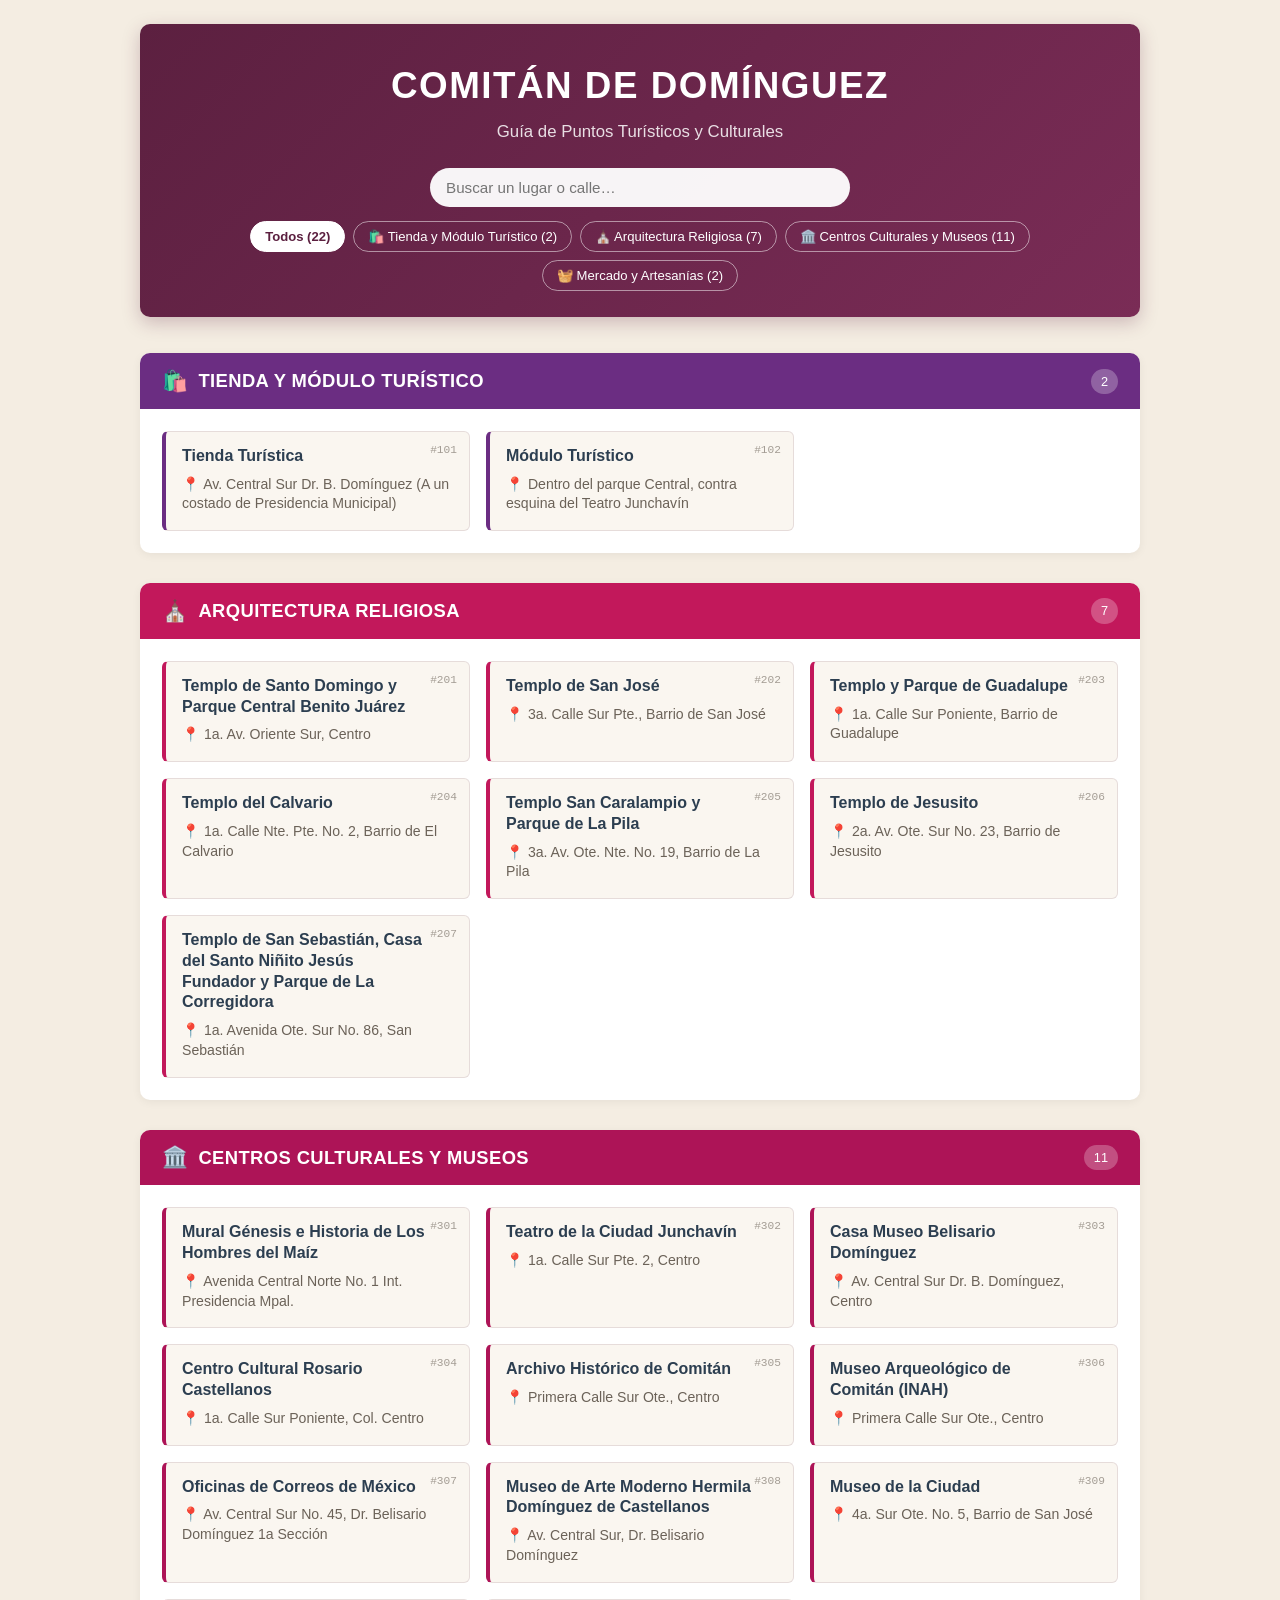
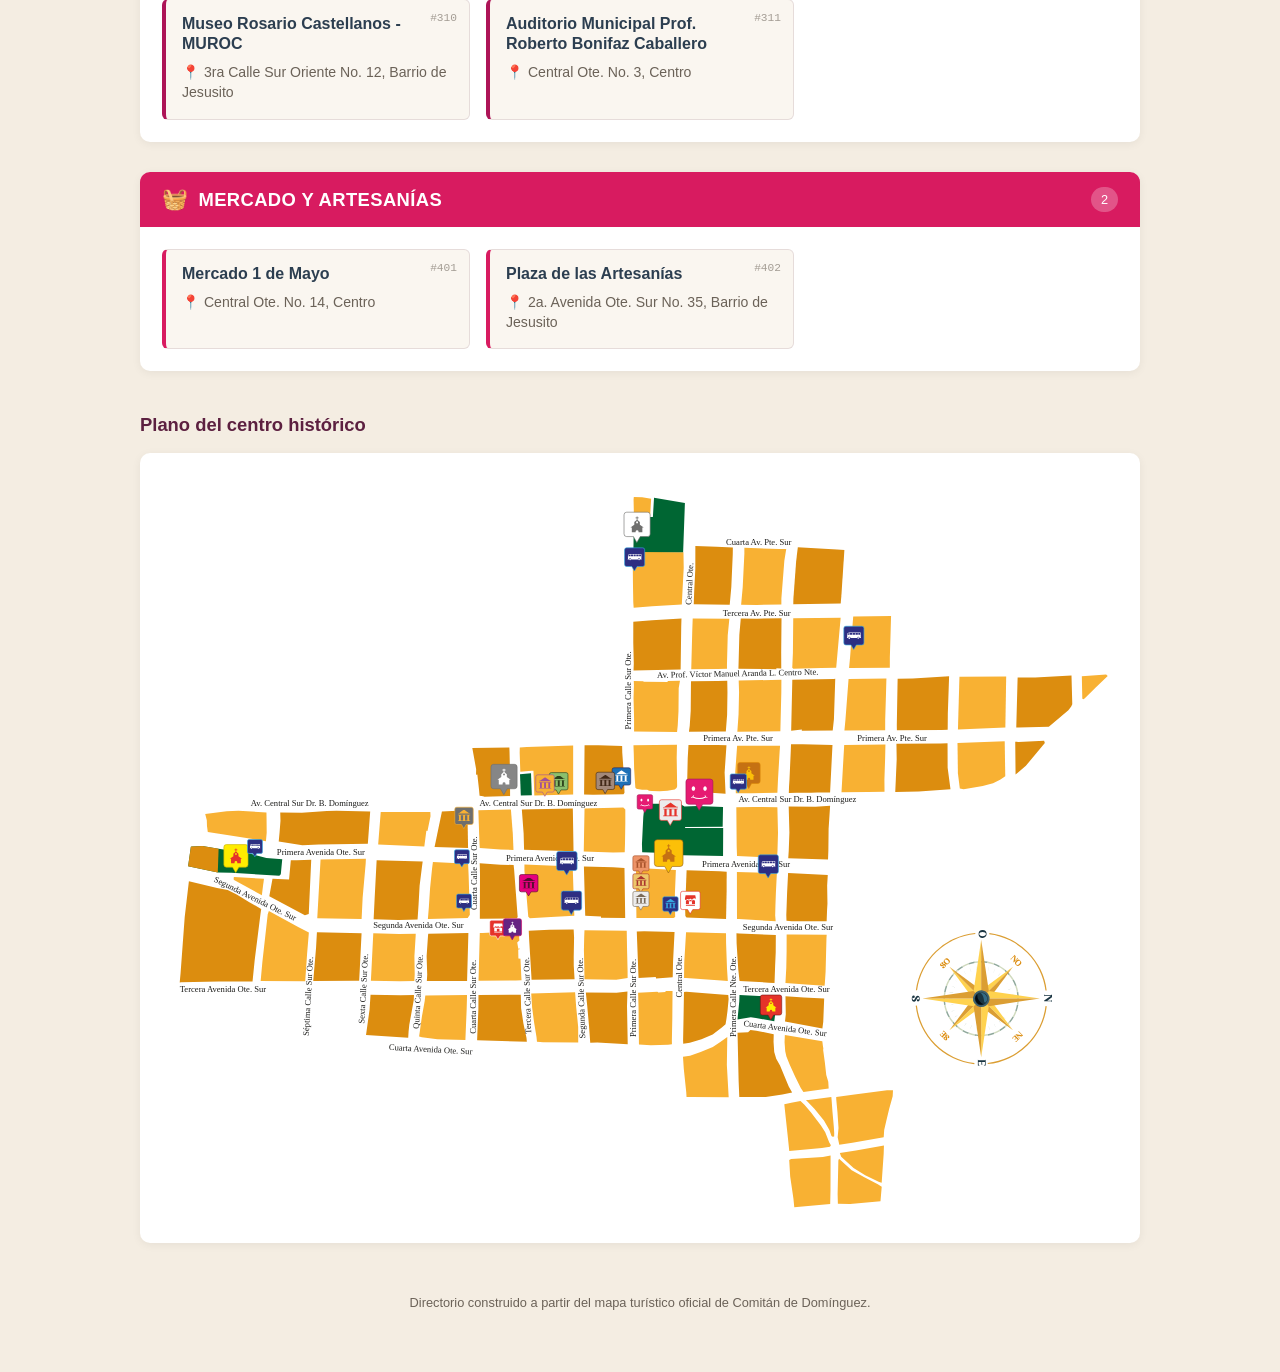
==== index.html @ d1028ef2 "Initial commit" ====
<!DOCTYPE html>
<html lang="es">
<head>
  <meta charset="UTF-8">
  <meta name="viewport" content="width=device-width, initial-scale=1.0">
  <title>Guía Turística de Comitán</title>
  <link rel="stylesheet" href="css/styles.css">
</head>
<body>

  <header>
    <h1>COMITÁN DE DOMÍNGUEZ</h1>
    <p>Guía de Puntos Turísticos y Culturales</p>
    <div class="header-buscador">
      <input type="search" id="buscador" placeholder="Buscar un lugar o calle…" autocomplete="off">
      <div class="filtros" id="filtros"></div>
    </div>
  </header>

  <main class="contenedor-categorias" id="app"></main>

  <p class="sin-resultados" id="sinResultados" hidden>No se encontraron lugares con ese criterio.</p>

  <section class="seccion-mapa">
    <h2>Plano del centro histórico</h2>
    <div class="mapa-wrap">
      <img src="img/mapa-comitan.svg" alt="Mapa del centro histórico de Comitán de Domínguez">
    </div>
  </section>

  <footer>
    <p>Directorio construido a partir del mapa turístico oficial de Comitán de Domínguez.</p>
  </footer>

  <script src="js/script.js"></script>
</body>
</html>
---- css/styles.css ----
/* =========================================================
   RESET
   ========================================================= */
* {
  box-sizing: border-box;
  margin: 0;
  padding: 0;
}

:root {
  --vino: #5c2040;
  --vino-claro: #7a2c56;
  --fondo: #f4ede2;
  --papel: #ffffff;
  --tarjeta: #faf6f0;
  --texto: #333333;
  --texto-suave: #6b6258;
  --borde: rgba(92, 32, 64, 0.12);
  --radio: 10px;
}

body {
  font-family: 'Segoe UI', Tahoma, Geneva, Verdana, sans-serif;
  background-color: var(--fondo);
  color: var(--texto);
  line-height: 1.5;
  padding: 24px 16px 60px;
}

/* =========================================================
   HEADER
   ========================================================= */
header {
  text-align: center;
  padding: 34px 20px 26px;
  margin: 0 auto 36px;
  max-width: 1000px;
  background: linear-gradient(135deg, var(--vino), var(--vino-claro));
  color: #ffffff;
  border-radius: var(--radio);
  box-shadow: 0 6px 18px rgba(92, 32, 64, 0.25);
}

header h1 {
  font-size: clamp(1.6rem, 4vw, 2.3rem);
  letter-spacing: 1.5px;
  font-weight: 700;
}

header p {
  font-size: 1.05rem;
  opacity: 0.85;
  margin-top: 6px;
}

.header-buscador {
  margin-top: 24px;
  display: flex;
  flex-direction: column;
  align-items: center;
  gap: 14px;
}

#buscador {
  width: 100%;
  max-width: 420px;
  padding: 11px 16px;
  border: none;
  border-radius: 999px;
  font-size: 0.95rem;
  color: var(--texto);
  background: rgba(255, 255, 255, 0.95);
}

#buscador:focus {
  outline: 3px solid rgba(255, 255, 255, 0.5);
}

.filtros {
  display: flex;
  flex-wrap: wrap;
  justify-content: center;
  gap: 8px;
}

.chip {
  font-size: 0.82rem;
  font-family: inherit;
  padding: 7px 14px;
  border: 1px solid rgba(255, 255, 255, 0.5);
  border-radius: 999px;
  background: transparent;
  color: #ffffff;
  cursor: pointer;
  transition: background 0.15s ease, color 0.15s ease, transform 0.1s ease;
}

.chip:hover {
  transform: translateY(-1px);
  background: rgba(255, 255, 255, 0.15);
}

.chip.activo {
  background: #ffffff;
  color: var(--vino);
  border-color: #ffffff;
  font-weight: 600;
}

/* =========================================================
   CONTENEDOR PRINCIPAL
   ========================================================= */
.contenedor-categorias {
  display: flex;
  flex-direction: column;
  gap: 30px;
  max-width: 1000px;
  margin: 0 auto;
}

/* =========================================================
   SECCIÓN POR CATEGORÍA
   ========================================================= */
.seccion-categoria {
  background: var(--papel);
  border-radius: var(--radio);
  overflow: hidden;
  box-shadow: 0 2px 10px rgba(0, 0, 0, 0.06);
}

.titulo-categoria {
  display: flex;
  align-items: center;
  gap: 10px;
  color: #ffffff;
  padding: 14px 22px;
  font-size: 1.15rem;
  text-transform: uppercase;
  letter-spacing: 0.4px;
  font-weight: 700;
}

.titulo-icono {
  font-size: 1.3rem;
  line-height: 1;
}

.titulo-contador {
  margin-left: auto;
  font-size: 0.8rem;
  font-weight: 400;
  background: rgba(255, 255, 255, 0.25);
  padding: 3px 10px;
  border-radius: 999px;
  text-transform: none;
  letter-spacing: 0;
}

/* =========================================================
   TARJETAS DE LUGARES
   ========================================================= */
.lista-lugares {
  display: grid;
  grid-template-columns: repeat(auto-fill, minmax(260px, 1fr));
  gap: 16px;
  padding: 22px;
}

.tarjeta-lugar {
  position: relative;
  background-color: var(--tarjeta);
  border: 1px solid var(--borde);
  border-left: 4px solid #888;
  border-radius: 6px;
  padding: 14px 16px 16px;
  transition: transform 0.15s ease, box-shadow 0.15s ease;
}

.tarjeta-lugar:hover {
  transform: translateY(-2px);
  box-shadow: 0 8px 18px rgba(0, 0, 0, 0.1);
}

.tarjeta-id {
  position: absolute;
  top: 10px;
  right: 12px;
  font-size: 0.7rem;
  color: var(--texto-suave);
  opacity: 0.6;
  font-family: 'Courier New', monospace;
}

.tarjeta-lugar h3 {
  font-size: 1rem;
  color: #2c3e50;
  margin: 0 26px 8px 0;
  line-height: 1.3;
}

.tarjeta-lugar p {
  font-size: 0.88rem;
  color: var(--texto-suave);
  line-height: 1.4;
}

/* =========================================================
   MAPA
   ========================================================= */
.seccion-mapa {
  max-width: 1000px;
  margin: 40px auto 0;
}

.seccion-mapa h2 {
  font-size: 1.15rem;
  color: var(--vino);
  margin-bottom: 14px;
}

.mapa-wrap {
  background: var(--papel);
  border-radius: var(--radio);
  padding: 18px;
  box-shadow: 0 2px 10px rgba(0, 0, 0, 0.06);
}

.mapa-wrap img {
  width: 100%;
  height: auto;
  display: block;
}

/* =========================================================
   ESTADOS
   ========================================================= */
.sin-resultados {
  max-width: 1000px;
  margin: 30px auto 0;
  text-align: center;
  color: var(--texto-suave);
  font-size: 0.95rem;
}

.aviso-error {
  max-width: 640px;
  margin: 0 auto;
  background: var(--papel);
  border: 1px solid var(--borde);
  border-left: 4px solid var(--vino);
  border-radius: var(--radio);
  padding: 20px 24px;
  text-align: left;
}

.aviso-error p {
  margin-bottom: 10px;
  font-size: 0.92rem;
  line-height: 1.5;
}

.aviso-error code,
.aviso-error pre {
  background: var(--tarjeta);
  padding: 2px 6px;
  border-radius: 4px;
  font-family: 'Courier New', monospace;
  font-size: 0.85rem;
}

.aviso-error pre {
  display: block;
  padding: 10px 14px;
  margin: 8px 0;
  overflow-x: auto;
}

footer {
  max-width: 1000px;
  margin: 50px auto 0;
  text-align: center;
  font-size: 0.8rem;
  color: var(--texto-suave);
}

/* =========================================================
   RESPONSIVE
   ========================================================= */
@media (max-width: 480px) {
  body { padding: 16px 10px 40px; }
  header { padding: 26px 14px 20px; }
  .lista-lugares { grid-template-columns: 1fr; padding: 16px; }
}
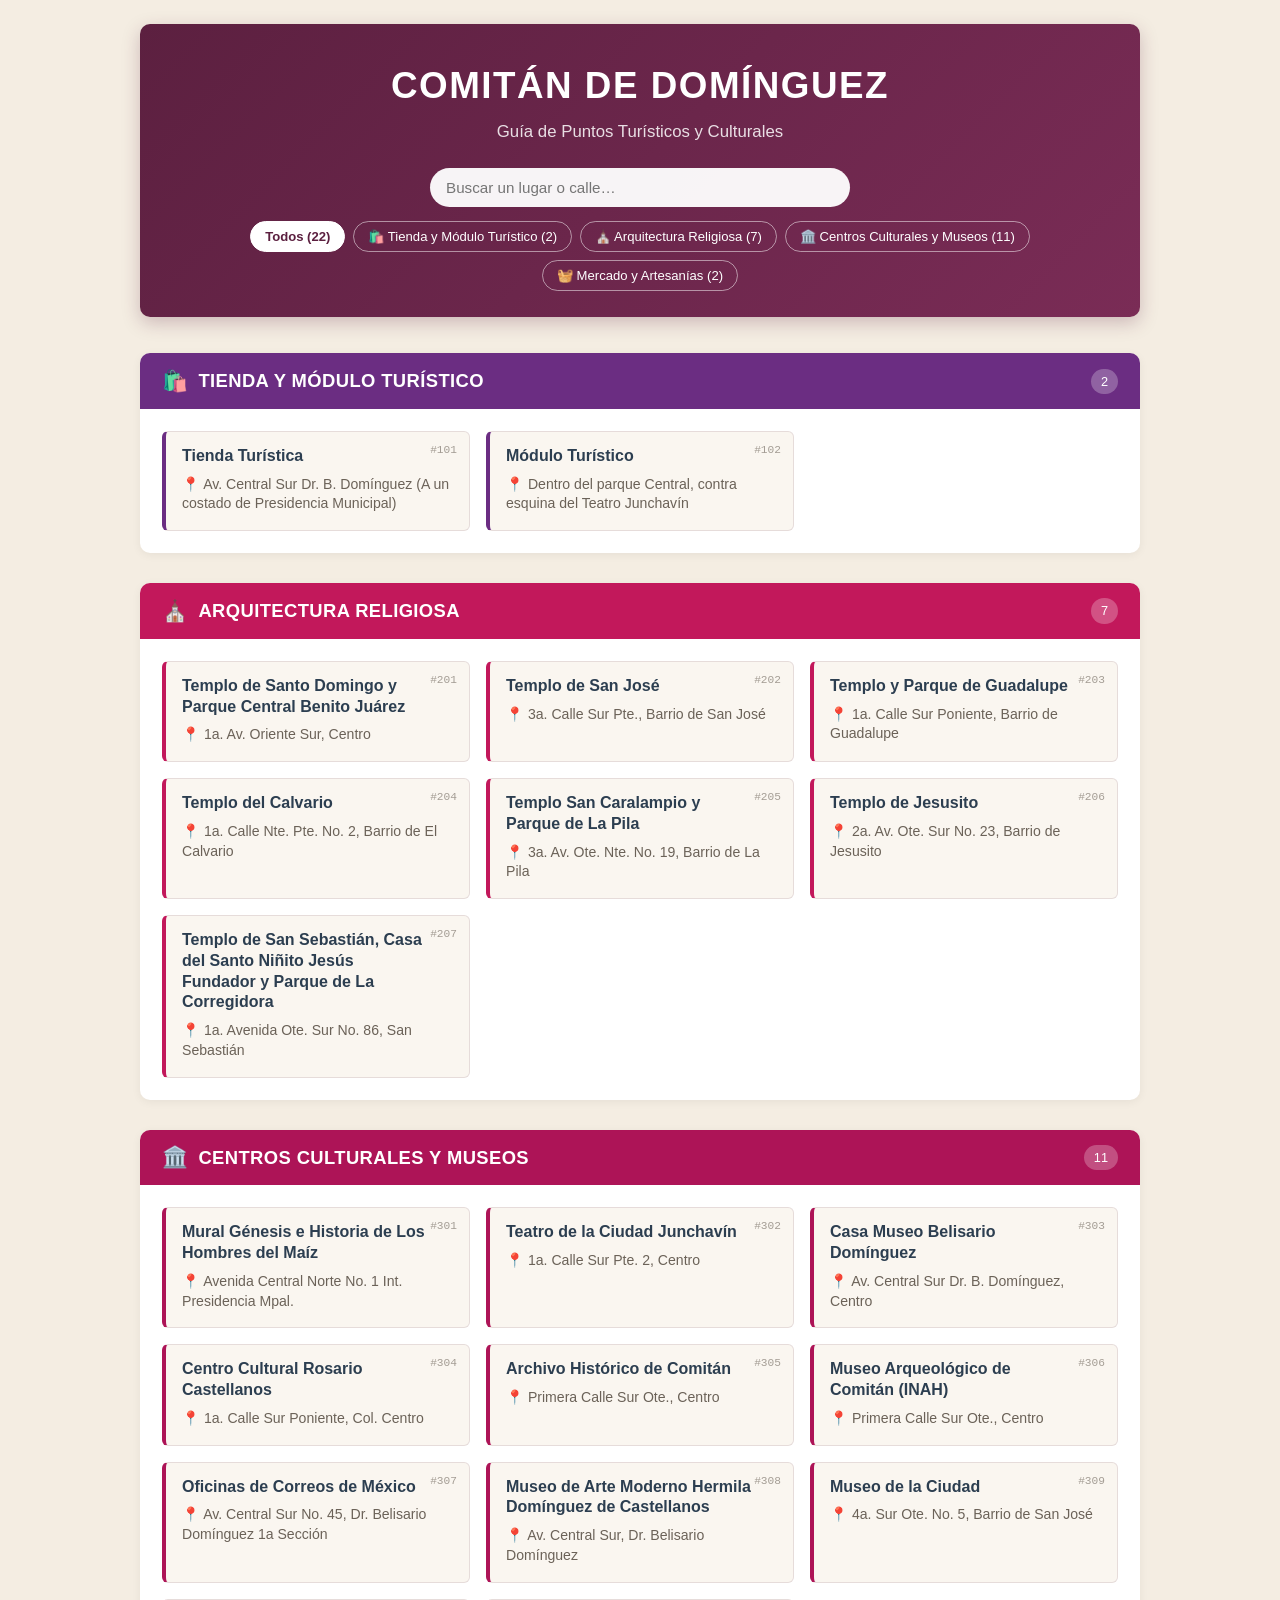
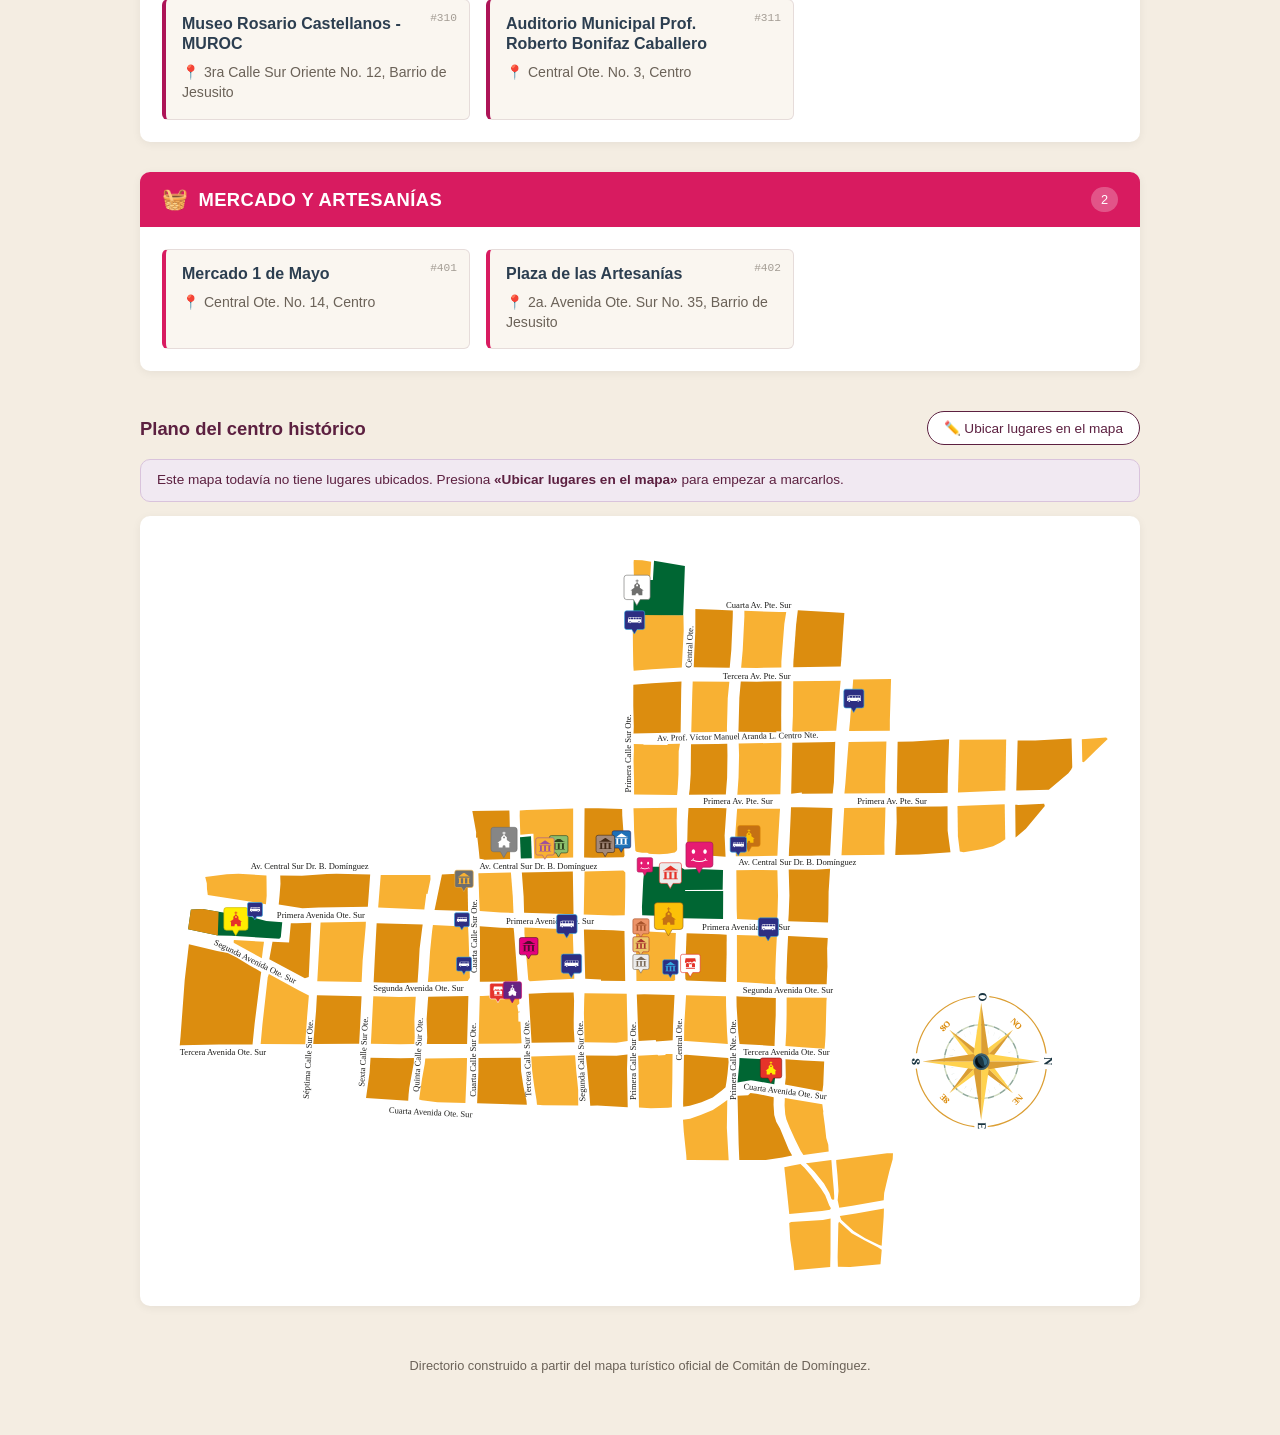
==== commit 01fda368: "Update index.html" ====
--- a/index.html
+++ b/index.html
@@ -22,9 +22,39 @@
   <p class="sin-resultados" id="sinResultados" hidden>No se encontraron lugares con ese criterio.</p>
 
   <section class="seccion-mapa">
-    <h2>Plano del centro histórico</h2>
-    <div class="mapa-wrap">
-      <img src="img/mapa-comitan.svg" alt="Mapa del centro histórico de Comitán de Domínguez">
+    <div class="mapa-encabezado">
+      <h2>Plano del centro histórico</h2>
+      <button id="btnModoEdicion" class="boton-editar" type="button" aria-pressed="false">
+        ✏️ Ubicar lugares en el mapa
+      </button>
+    </div>
+
+    <p id="avisoVacio" class="aviso-vacio" hidden>
+      Este mapa todavía no tiene lugares ubicados. Presiona <strong>«Ubicar lugares en el mapa»</strong> para empezar a marcarlos.
+    </p>
+
+    <p id="avisoEdicion" class="aviso-edicion" hidden>
+      <strong>Modo edición activo:</strong> da clic sobre el ícono de un lugar en el mapa,
+      elige a qué lugar corresponde y confirma. Cuando termines, presiona
+      «Descargar coordenadas» y guarda ese archivo como
+      <code>data/puntos-mapa.json</code> (reemplazando el que ya existe) para que quede fijo.
+      <button id="btnDescargarPuntos" type="button">⬇️ Descargar coordenadas</button>
+    </p>
+
+    <div class="mapa-wrap" id="mapaWrap">
+      <img id="imagenMapa" src="img/mapa-comitan.svg" alt="Mapa del centro histórico de Comitán de Domínguez">
+      <div id="capaMarcadores" class="capa-marcadores"></div>
+
+      <div id="popupLugar" class="popup-lugar" hidden></div>
+
+      <div id="formAsignar" class="form-asignar" hidden>
+        <label for="selectLugar">¿Qué lugar es este ícono?</label>
+        <select id="selectLugar"></select>
+        <div class="form-asignar-botones">
+          <button id="btnConfirmarAsignar" type="button">Guardar</button>
+          <button id="btnCancelarAsignar" type="button">Cancelar</button>
+        </div>
+      </div>
     </div>
   </section>
 
@@ -33,5 +63,7 @@
   </footer>
 
   <script src="js/script.js"></script>
+  <script src="js/mapa-interactivo.js"></script>
+
 </body>
 </html>
--- a/css/styles.css
+++ b/css/styles.css
@@ -204,32 +204,299 @@
   line-height: 1.4;
 }
 
+.boton-ver-mapa {
+  display: inline-flex;
+  align-items: center;
+  gap: 4px;
+  margin-top: 10px;
+  font-family: inherit;
+  font-size: 0.76rem;
+  padding: 5px 11px;
+  border-radius: 999px;
+  border: 1px solid var(--vino);
+  background: transparent;
+  color: var(--vino);
+  cursor: pointer;
+  transition: background 0.15s ease, color 0.15s ease;
+}
+
+.boton-ver-mapa:hover {
+  background: var(--vino);
+  color: #ffffff;
+}
+
 /* =========================================================
    MAPA
    ========================================================= */
 .seccion-mapa {
   max-width: 1000px;
   margin: 40px auto 0;
+  position: relative;
+}
+
+.mapa-encabezado {
+  display: flex;
+  align-items: center;
+  justify-content: space-between;
+  flex-wrap: wrap;
+  gap: 10px;
+  margin-bottom: 14px;
 }
 
 .seccion-mapa h2 {
   font-size: 1.15rem;
   color: var(--vino);
+}
+
+.boton-editar {
+  font-family: inherit;
+  font-size: 0.85rem;
+  padding: 8px 16px;
+  border: 1px solid var(--vino);
+  border-radius: 999px;
+  background: var(--papel);
+  color: var(--vino);
+  cursor: pointer;
+  transition: background 0.15s ease, color 0.15s ease;
+}
+
+.boton-editar:hover {
+  background: var(--vino);
+  color: #ffffff;
+}
+
+.boton-editar[aria-pressed="true"] {
+  background: var(--vino);
+  color: #ffffff;
+}
+
+.aviso-vacio {
+  background: #f1e9f2;
+  border: 1px solid #d9c3dc;
+  border-radius: var(--radio);
+  padding: 10px 16px;
+  font-size: 0.85rem;
+  color: var(--vino);
   margin-bottom: 14px;
 }
 
+.aviso-edicion {
+  background: #fff8e6;
+  border: 1px solid #e8cf8a;
+  border-radius: var(--radio);
+  padding: 12px 16px;
+  font-size: 0.85rem;
+  line-height: 1.5;
+  margin-bottom: 14px;
+}
+
+.aviso-edicion code {
+  background: rgba(0, 0, 0, 0.06);
+  padding: 1px 5px;
+  border-radius: 4px;
+  font-family: 'Courier New', monospace;
+}
+
+.aviso-edicion button {
+  display: block;
+  margin-top: 10px;
+  font-family: inherit;
+  font-size: 0.85rem;
+  padding: 8px 14px;
+  border: none;
+  border-radius: 6px;
+  background: var(--vino);
+  color: #ffffff;
+  cursor: pointer;
+}
+
 .mapa-wrap {
+  position: relative;
   background: var(--papel);
   border-radius: var(--radio);
   padding: 18px;
   box-shadow: 0 2px 10px rgba(0, 0, 0, 0.06);
 }
 
+.mapa-wrap.modo-edicion {
+  cursor: crosshair;
+  outline: 2px dashed var(--vino);
+  outline-offset: -4px;
+}
+
 .mapa-wrap img {
   width: 100%;
   height: auto;
   display: block;
-}
+  user-select: none;
+}
+
+.capa-marcadores {
+  position: absolute;
+  left: 18px;
+  right: 18px;
+  top: 18px;
+  bottom: 18px;
+  pointer-events: none;
+}
+
+.marcador-mapa {
+  position: absolute;
+  width: 18px;
+  height: 18px;
+  transform: translate(-50%, -50%);
+  border-radius: 50%;
+  border: 2px solid #ffffff;
+  background: var(--color-marcador, var(--vino));
+  box-shadow: 0 0 0 2px var(--color-marcador, var(--vino)), 0 2px 6px rgba(0, 0, 0, 0.35);
+  cursor: pointer;
+  pointer-events: all;
+  padding: 0;
+}
+
+.marcador-mapa:hover,
+.marcador-mapa:focus-visible {
+  width: 22px;
+  height: 22px;
+}
+
+.marcador-mapa.marcador-resaltado {
+  width: 26px;
+  height: 26px;
+  box-shadow: 0 0 0 5px rgba(92, 32, 64, 0.35), 0 2px 6px rgba(0, 0, 0, 0.4);
+}
+
+.marcador-mapa::after {
+  content: "";
+  position: absolute;
+  inset: 0;
+  border-radius: 50%;
+  animation: pulso-marcador 2.2s ease-out infinite;
+  background: var(--color-marcador, var(--vino));
+  opacity: 0.5;
+}
+
+@keyframes pulso-marcador {
+  0% { transform: scale(1); opacity: 0.45; }
+  100% { transform: scale(2.4); opacity: 0; }
+}
+
+@media (prefers-reduced-motion: reduce) {
+  .marcador-mapa::after { animation: none; display: none; }
+}
+
+/* --- ficha emergente al dar clic en un marcador --- */
+.popup-lugar {
+  position: absolute;
+  z-index: 30;
+  max-width: 240px;
+  background: var(--papel);
+  border-radius: 10px;
+  border: 1px solid var(--borde);
+  box-shadow: 0 10px 26px rgba(0, 0, 0, 0.22);
+  padding: 16px 18px 14px;
+}
+
+.popup-cerrar {
+  position: absolute;
+  top: 8px;
+  right: 8px;
+  border: none;
+  background: none;
+  cursor: pointer;
+  font-size: 0.9rem;
+  color: var(--texto-suave);
+  line-height: 1;
+}
+
+.popup-categoria {
+  display: inline-block;
+  color: #fff;
+  font-size: 0.68rem;
+  text-transform: uppercase;
+  letter-spacing: 0.4px;
+  padding: 3px 9px;
+  border-radius: 999px;
+  margin-bottom: 8px;
+}
+
+.popup-lugar h3 {
+  font-size: 0.98rem;
+  color: #2c3e50;
+  margin-bottom: 6px;
+  padding-right: 14px;
+}
+
+.popup-lugar p {
+  font-size: 0.85rem;
+  color: var(--texto-suave);
+  line-height: 1.4;
+}
+
+.popup-id {
+  display: block;
+  margin-top: 8px;
+  font-size: 0.7rem;
+  font-family: 'Courier New', monospace;
+  color: var(--texto-suave);
+  opacity: 0.6;
+}
+
+/* --- formulario para asignar un lugar a un punto del mapa --- */
+.form-asignar {
+  position: absolute;
+  z-index: 31;
+  width: 260px;
+  background: var(--papel);
+  border-radius: 10px;
+  border: 1px solid var(--vino);
+  box-shadow: 0 10px 26px rgba(0, 0, 0, 0.28);
+  padding: 14px 16px;
+}
+
+.form-asignar label {
+  display: block;
+  font-size: 0.82rem;
+  font-weight: 600;
+  color: var(--vino);
+  margin-bottom: 8px;
+}
+
+.form-asignar select {
+  width: 100%;
+  padding: 8px 10px;
+  font-size: 0.82rem;
+  font-family: inherit;
+  border-radius: 6px;
+  border: 1px solid var(--borde);
+  margin-bottom: 10px;
+}
+
+.form-asignar-botones {
+  display: flex;
+  gap: 8px;
+}
+
+.form-asignar-botones button {
+  flex: 1;
+  font-family: inherit;
+  font-size: 0.82rem;
+  padding: 8px 10px;
+  border-radius: 6px;
+  border: 1px solid var(--vino);
+  cursor: pointer;
+}
+
+#btnConfirmarAsignar {
+  background: var(--vino);
+  color: #fff;
+}
+
+#btnCancelarAsignar {
+  background: transparent;
+  color: var(--vino);
+}
+
 
 /* =========================================================
    ESTADOS
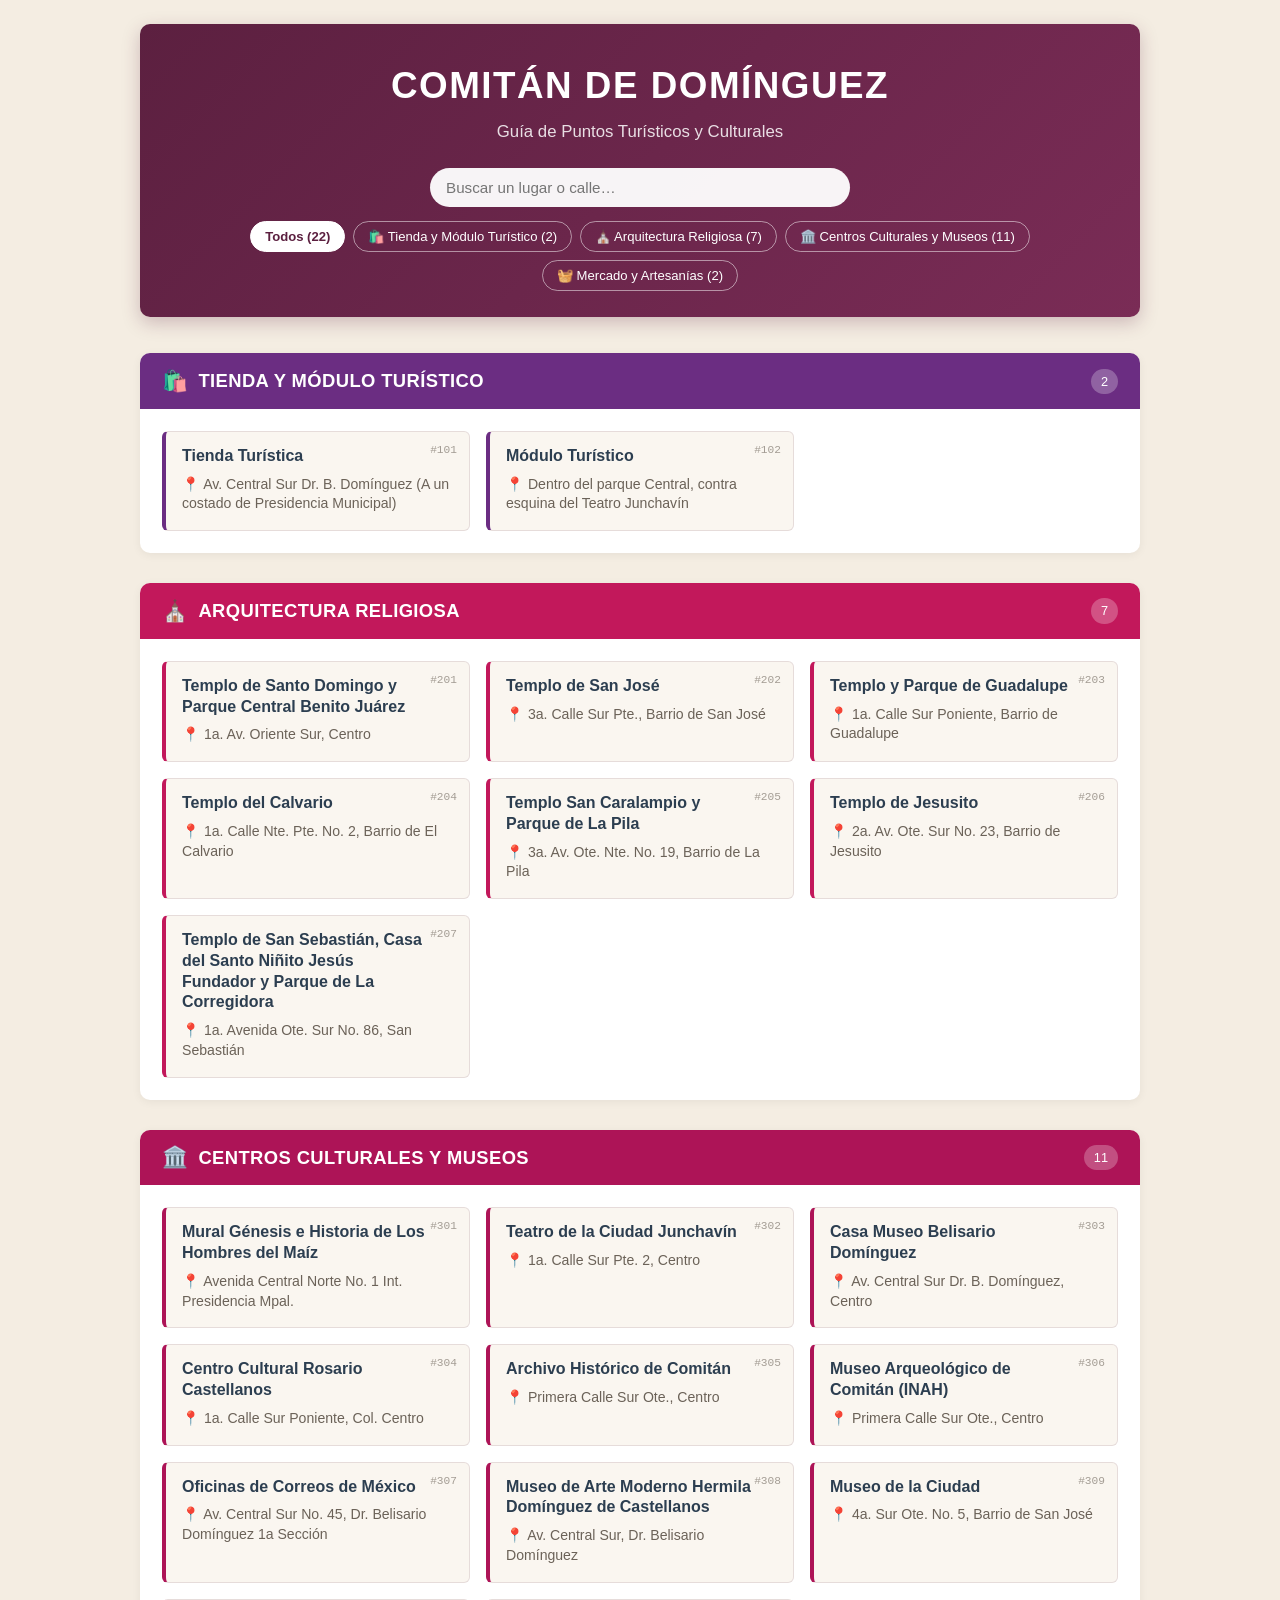
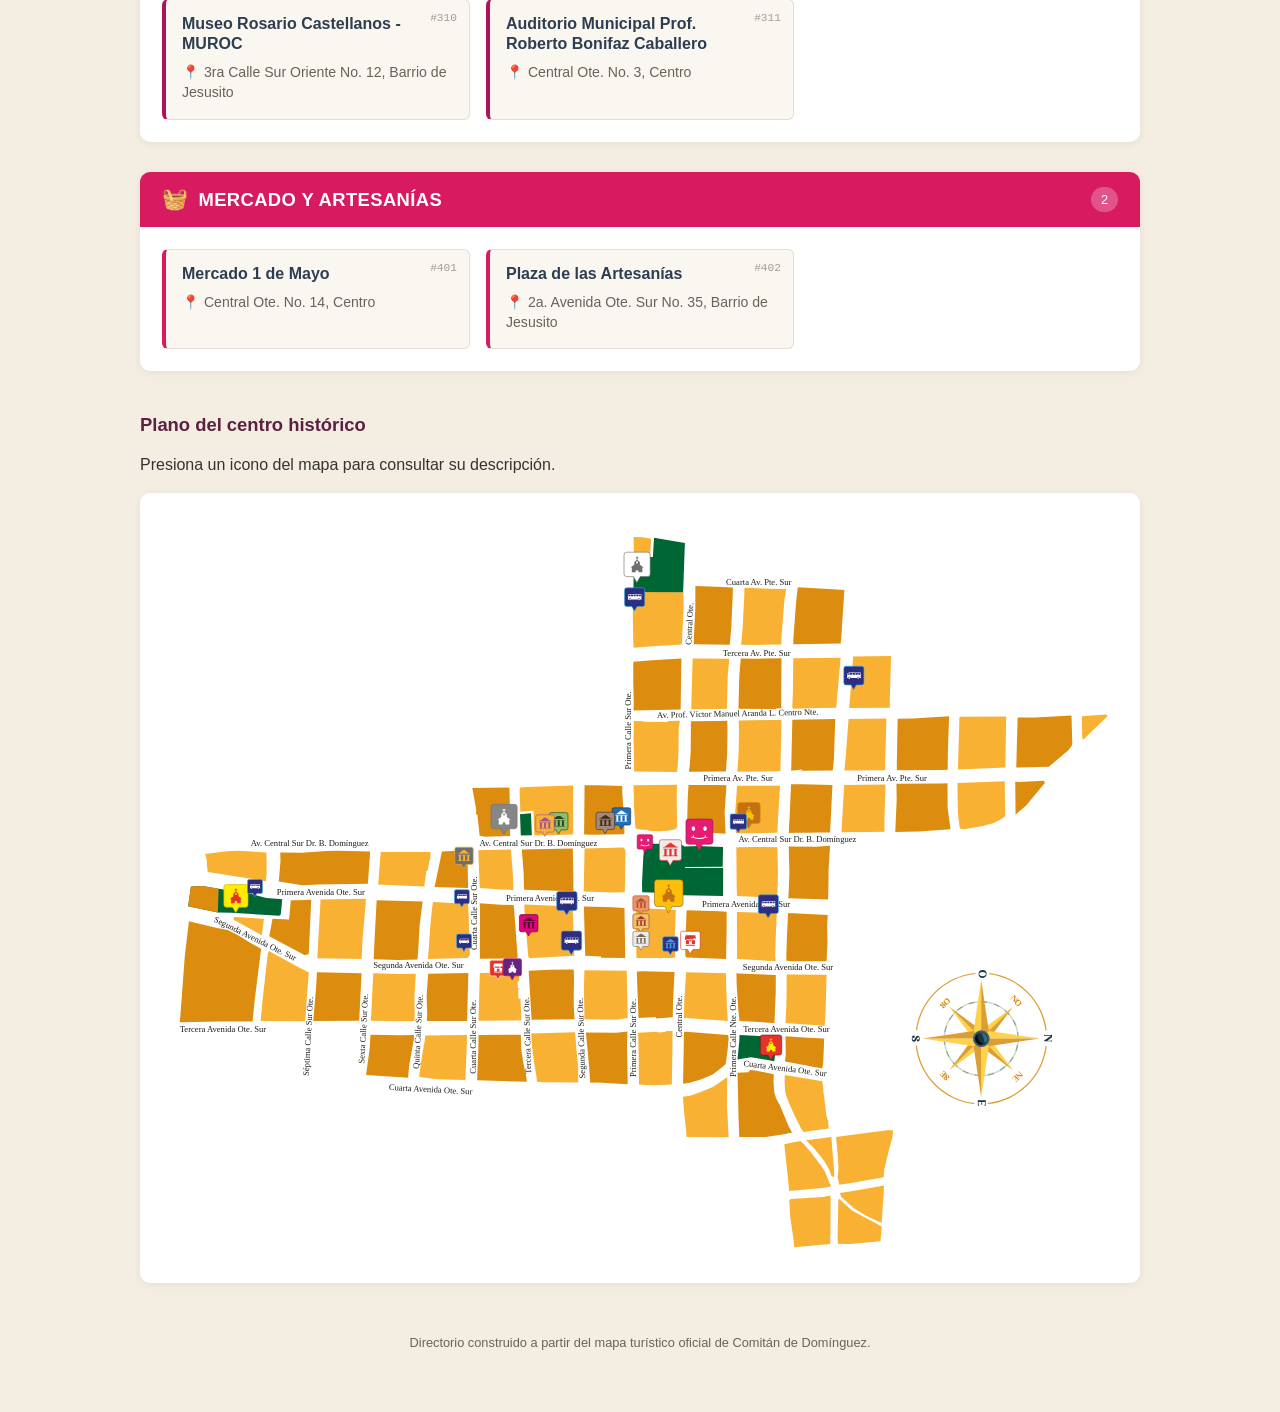
==== commit e4697c46: "Publicando Mapa de Comitán" ====
--- a/index.html
+++ b/index.html
@@ -3,67 +3,93 @@
 <head>
   <meta charset="UTF-8">
   <meta name="viewport" content="width=device-width, initial-scale=1.0">
+
   <title>Guía Turística de Comitán</title>
+
+  <!-- Evita la solicitud del archivo favicon.ico -->
+  <link rel="icon" href="data:,">
+
   <link rel="stylesheet" href="css/styles.css">
+
+  <!-- Mantiene oculto el aviso, aunque JavaScript cambie hidden -->
+  <style>
+    #avisoLugar {
+      display: none !important;
+    }
+  </style>
 </head>
+
 <body>
-
   <header>
     <h1>COMITÁN DE DOMÍNGUEZ</h1>
     <p>Guía de Puntos Turísticos y Culturales</p>
+
     <div class="header-buscador">
-      <input type="search" id="buscador" placeholder="Buscar un lugar o calle…" autocomplete="off">
+      <input
+        type="search"
+        id="buscador"
+        aria-label="Buscar un lugar o calle"
+        placeholder="Buscar un lugar o calle…"
+        autocomplete="off"
+      >
+
       <div class="filtros" id="filtros"></div>
     </div>
   </header>
 
   <main class="contenedor-categorias" id="app"></main>
 
-  <p class="sin-resultados" id="sinResultados" hidden>No se encontraron lugares con ese criterio.</p>
+  <p class="sin-resultados" id="sinResultados" hidden>
+    No se encontraron lugares con ese criterio.
+  </p>
 
-  <section class="seccion-mapa">
-    <div class="mapa-encabezado">
-      <h2>Plano del centro histórico</h2>
-      <button id="btnModoEdicion" class="boton-editar" type="button" aria-pressed="false">
-        ✏️ Ubicar lugares en el mapa
-      </button>
-    </div>
+  <section class="seccion-mapa" aria-labelledby="tituloMapa">
+    <h2 id="tituloMapa">Plano del centro histórico</h2>
 
-    <p id="avisoVacio" class="aviso-vacio" hidden>
-      Este mapa todavía no tiene lugares ubicados. Presiona <strong>«Ubicar lugares en el mapa»</strong> para empezar a marcarlos.
+    <p>
+      Presiona un icono del mapa para consultar su descripción.
     </p>
 
-    <p id="avisoEdicion" class="aviso-edicion" hidden>
-      <strong>Modo edición activo:</strong> da clic sobre el ícono de un lugar en el mapa,
-      elige a qué lugar corresponde y confirma. Cuando termines, presiona
-      «Descargar coordenadas» y guarda ese archivo como
-      <code>data/puntos-mapa.json</code> (reemplazando el que ya existe) para que quede fijo.
-      <button id="btnDescargarPuntos" type="button">⬇️ Descargar coordenadas</button>
-    </p>
-
-    <div class="mapa-wrap" id="mapaWrap">
-      <img id="imagenMapa" src="img/mapa-comitan.svg" alt="Mapa del centro histórico de Comitán de Domínguez">
-      <div id="capaMarcadores" class="capa-marcadores"></div>
-
-      <div id="popupLugar" class="popup-lugar" hidden></div>
-
-      <div id="formAsignar" class="form-asignar" hidden>
-        <label for="selectLugar">¿Qué lugar es este ícono?</label>
-        <select id="selectLugar"></select>
-        <div class="form-asignar-botones">
-          <button id="btnConfirmarAsignar" type="button">Guardar</button>
-          <button id="btnCancelarAsignar" type="button">Cancelar</button>
-        </div>
+    <div class="mapa-wrap">
+      <div id="mapaInteractivo">
+        Cargando mapa...
       </div>
     </div>
   </section>
 
   <footer>
-    <p>Directorio construido a partir del mapa turístico oficial de Comitán de Domínguez.</p>
+    <p>
+      Directorio construido a partir del mapa turístico oficial
+      de Comitán de Domínguez.
+    </p>
   </footer>
 
+  <!-- Ventana con la información del lugar seleccionado -->
+  <dialog
+    id="ventanaLugar"
+    aria-labelledby="nombreLugar"
+    aria-describedby="descripcionLugar"
+  >
+    <button
+      id="cerrarVentana"
+      type="button"
+      aria-label="Cerrar descripción"
+    >
+      ×
+    </button>
+
+   <p id="idLugar"></p>
+
+    <h2 id="nombreLugar"></h2>
+
+    <p id="descripcionLugar"></p>
+
+    <p id="direccionLugar"></p>
+
+    <!-- Se conserva para que el JavaScript existente siga funcionando -->
+    <p id="avisoLugar" hidden></p>
+  </dialog>
+
   <script src="js/script.js"></script>
-  <script src="js/mapa-interactivo.js"></script>
-
 </body>
-</html>
+</html>
--- a/css/styles.css
+++ b/css/styles.css
@@ -204,299 +204,32 @@
   line-height: 1.4;
 }
 
-.boton-ver-mapa {
-  display: inline-flex;
-  align-items: center;
-  gap: 4px;
-  margin-top: 10px;
-  font-family: inherit;
-  font-size: 0.76rem;
-  padding: 5px 11px;
-  border-radius: 999px;
-  border: 1px solid var(--vino);
-  background: transparent;
-  color: var(--vino);
-  cursor: pointer;
-  transition: background 0.15s ease, color 0.15s ease;
-}
-
-.boton-ver-mapa:hover {
-  background: var(--vino);
-  color: #ffffff;
-}
-
 /* =========================================================
    MAPA
    ========================================================= */
 .seccion-mapa {
   max-width: 1000px;
   margin: 40px auto 0;
-  position: relative;
-}
-
-.mapa-encabezado {
-  display: flex;
-  align-items: center;
-  justify-content: space-between;
-  flex-wrap: wrap;
-  gap: 10px;
-  margin-bottom: 14px;
 }
 
 .seccion-mapa h2 {
   font-size: 1.15rem;
   color: var(--vino);
-}
-
-.boton-editar {
-  font-family: inherit;
-  font-size: 0.85rem;
-  padding: 8px 16px;
-  border: 1px solid var(--vino);
-  border-radius: 999px;
-  background: var(--papel);
-  color: var(--vino);
-  cursor: pointer;
-  transition: background 0.15s ease, color 0.15s ease;
-}
-
-.boton-editar:hover {
-  background: var(--vino);
-  color: #ffffff;
-}
-
-.boton-editar[aria-pressed="true"] {
-  background: var(--vino);
-  color: #ffffff;
-}
-
-.aviso-vacio {
-  background: #f1e9f2;
-  border: 1px solid #d9c3dc;
-  border-radius: var(--radio);
-  padding: 10px 16px;
-  font-size: 0.85rem;
-  color: var(--vino);
   margin-bottom: 14px;
 }
 
-.aviso-edicion {
-  background: #fff8e6;
-  border: 1px solid #e8cf8a;
-  border-radius: var(--radio);
-  padding: 12px 16px;
-  font-size: 0.85rem;
-  line-height: 1.5;
-  margin-bottom: 14px;
-}
-
-.aviso-edicion code {
-  background: rgba(0, 0, 0, 0.06);
-  padding: 1px 5px;
-  border-radius: 4px;
-  font-family: 'Courier New', monospace;
-}
-
-.aviso-edicion button {
-  display: block;
-  margin-top: 10px;
-  font-family: inherit;
-  font-size: 0.85rem;
-  padding: 8px 14px;
-  border: none;
-  border-radius: 6px;
-  background: var(--vino);
-  color: #ffffff;
-  cursor: pointer;
-}
-
 .mapa-wrap {
-  position: relative;
   background: var(--papel);
   border-radius: var(--radio);
   padding: 18px;
   box-shadow: 0 2px 10px rgba(0, 0, 0, 0.06);
 }
 
-.mapa-wrap.modo-edicion {
-  cursor: crosshair;
-  outline: 2px dashed var(--vino);
-  outline-offset: -4px;
-}
-
 .mapa-wrap img {
   width: 100%;
   height: auto;
   display: block;
-  user-select: none;
-}
-
-.capa-marcadores {
-  position: absolute;
-  left: 18px;
-  right: 18px;
-  top: 18px;
-  bottom: 18px;
-  pointer-events: none;
-}
-
-.marcador-mapa {
-  position: absolute;
-  width: 18px;
-  height: 18px;
-  transform: translate(-50%, -50%);
-  border-radius: 50%;
-  border: 2px solid #ffffff;
-  background: var(--color-marcador, var(--vino));
-  box-shadow: 0 0 0 2px var(--color-marcador, var(--vino)), 0 2px 6px rgba(0, 0, 0, 0.35);
-  cursor: pointer;
-  pointer-events: all;
-  padding: 0;
-}
-
-.marcador-mapa:hover,
-.marcador-mapa:focus-visible {
-  width: 22px;
-  height: 22px;
-}
-
-.marcador-mapa.marcador-resaltado {
-  width: 26px;
-  height: 26px;
-  box-shadow: 0 0 0 5px rgba(92, 32, 64, 0.35), 0 2px 6px rgba(0, 0, 0, 0.4);
-}
-
-.marcador-mapa::after {
-  content: "";
-  position: absolute;
-  inset: 0;
-  border-radius: 50%;
-  animation: pulso-marcador 2.2s ease-out infinite;
-  background: var(--color-marcador, var(--vino));
-  opacity: 0.5;
-}
-
-@keyframes pulso-marcador {
-  0% { transform: scale(1); opacity: 0.45; }
-  100% { transform: scale(2.4); opacity: 0; }
-}
-
-@media (prefers-reduced-motion: reduce) {
-  .marcador-mapa::after { animation: none; display: none; }
-}
-
-/* --- ficha emergente al dar clic en un marcador --- */
-.popup-lugar {
-  position: absolute;
-  z-index: 30;
-  max-width: 240px;
-  background: var(--papel);
-  border-radius: 10px;
-  border: 1px solid var(--borde);
-  box-shadow: 0 10px 26px rgba(0, 0, 0, 0.22);
-  padding: 16px 18px 14px;
-}
-
-.popup-cerrar {
-  position: absolute;
-  top: 8px;
-  right: 8px;
-  border: none;
-  background: none;
-  cursor: pointer;
-  font-size: 0.9rem;
-  color: var(--texto-suave);
-  line-height: 1;
-}
-
-.popup-categoria {
-  display: inline-block;
-  color: #fff;
-  font-size: 0.68rem;
-  text-transform: uppercase;
-  letter-spacing: 0.4px;
-  padding: 3px 9px;
-  border-radius: 999px;
-  margin-bottom: 8px;
-}
-
-.popup-lugar h3 {
-  font-size: 0.98rem;
-  color: #2c3e50;
-  margin-bottom: 6px;
-  padding-right: 14px;
-}
-
-.popup-lugar p {
-  font-size: 0.85rem;
-  color: var(--texto-suave);
-  line-height: 1.4;
-}
-
-.popup-id {
-  display: block;
-  margin-top: 8px;
-  font-size: 0.7rem;
-  font-family: 'Courier New', monospace;
-  color: var(--texto-suave);
-  opacity: 0.6;
-}
-
-/* --- formulario para asignar un lugar a un punto del mapa --- */
-.form-asignar {
-  position: absolute;
-  z-index: 31;
-  width: 260px;
-  background: var(--papel);
-  border-radius: 10px;
-  border: 1px solid var(--vino);
-  box-shadow: 0 10px 26px rgba(0, 0, 0, 0.28);
-  padding: 14px 16px;
-}
-
-.form-asignar label {
-  display: block;
-  font-size: 0.82rem;
-  font-weight: 600;
-  color: var(--vino);
-  margin-bottom: 8px;
-}
-
-.form-asignar select {
-  width: 100%;
-  padding: 8px 10px;
-  font-size: 0.82rem;
-  font-family: inherit;
-  border-radius: 6px;
-  border: 1px solid var(--borde);
-  margin-bottom: 10px;
-}
-
-.form-asignar-botones {
-  display: flex;
-  gap: 8px;
-}
-
-.form-asignar-botones button {
-  flex: 1;
-  font-family: inherit;
-  font-size: 0.82rem;
-  padding: 8px 10px;
-  border-radius: 6px;
-  border: 1px solid var(--vino);
-  cursor: pointer;
-}
-
-#btnConfirmarAsignar {
-  background: var(--vino);
-  color: #fff;
-}
-
-#btnCancelarAsignar {
-  background: transparent;
-  color: var(--vino);
-}
-
+}
 
 /* =========================================================
    ESTADOS
@@ -558,3 +291,152 @@
   header { padding: 26px 14px 20px; }
   .lista-lugares { grid-template-columns: 1fr; padding: 16px; }
 }
+
+/* =========================================================
+   MAPA INTERACTIVO
+   ========================================================= */
+
+.mapa-wrap {
+  overflow: auto;
+  margin-top: 16px;
+}
+
+#mapaInteractivo {
+  min-width: 700px;
+}
+
+#mapaInteractivo svg {
+  display: block;
+  width: 100%;
+  height: auto;
+}
+
+/* Cada grupo representa un icono completo del mapa */
+.icono-lugar {
+  cursor: pointer;
+
+  transform-box: fill-box;
+  transform-origin: center;
+
+  transition:
+    transform 0.2s ease,
+    filter 0.2s ease;
+}
+
+/* Aumenta un poco al pasar el cursor o seleccionarlo */
+.icono-lugar:hover,
+.icono-lugar:focus-visible,
+.icono-lugar.seleccionado {
+  transform: scale(1.22);
+  filter: drop-shadow(0 0 3px #5c2040);
+}
+
+.icono-lugar:focus-visible {
+  outline: 2px solid #5c2040;
+}
+
+/* =========================================================
+   VENTANA DE DESCRIPCIÓN
+   ========================================================= */
+
+#ventanaLugar {
+  width: min(500px, calc(100% - 32px));
+  max-height: 85vh;
+
+  margin: auto;
+  padding: 32px;
+
+  overflow: auto;
+
+  border: none;
+  border-top: 6px solid #5c2040;
+  border-radius: 14px;
+
+  background: #f4ede2;
+  color: #333333;
+
+  box-shadow: 0 15px 45px rgba(0, 0, 0, 0.3);
+}
+
+#ventanaLugar[open] {
+  animation: abrirVentana 0.2s ease-out;
+}
+
+#ventanaLugar::backdrop {
+  background: rgba(0, 0, 0, 0.55);
+}
+
+#cerrarVentana {
+  position: absolute;
+  top: 10px;
+  right: 10px;
+
+  width: 44px;
+  height: 44px;
+
+  border: none;
+  border-radius: 50%;
+
+  background: white;
+  color: #5c2040;
+
+  font-size: 28px;
+  cursor: pointer;
+}
+
+#idLugar {
+  margin-right: 35px;
+
+  color: #7a2c56;
+  font-size: 0.85rem;
+  font-weight: bold;
+}
+
+#nombreLugar {
+  margin: 12px 24px 18px 0;
+
+  color: #5c2040;
+  line-height: 1.3;
+}
+
+#descripcionLugar {
+  margin-bottom: 18px;
+  line-height: 1.7;
+}
+
+#direccionLugar {
+  color: #6b6258;
+  font-size: 0.95rem;
+}
+
+#avisoLugar {
+  margin-top: 16px;
+  padding: 10px;
+
+  border-left: 3px solid #a97512;
+
+  background: #fff2d6;
+  font-size: 0.85rem;
+}
+
+@keyframes abrirVentana {
+  from {
+    opacity: 0;
+    transform: scale(0.95);
+  }
+
+  to {
+    opacity: 1;
+    transform: scale(1);
+  }
+}
+
+@media (prefers-reduced-motion: reduce) {
+  .icono-lugar {
+    transition: none;
+  }
+
+  #ventanaLugar[open] {
+    animation: none;
+  }
+}
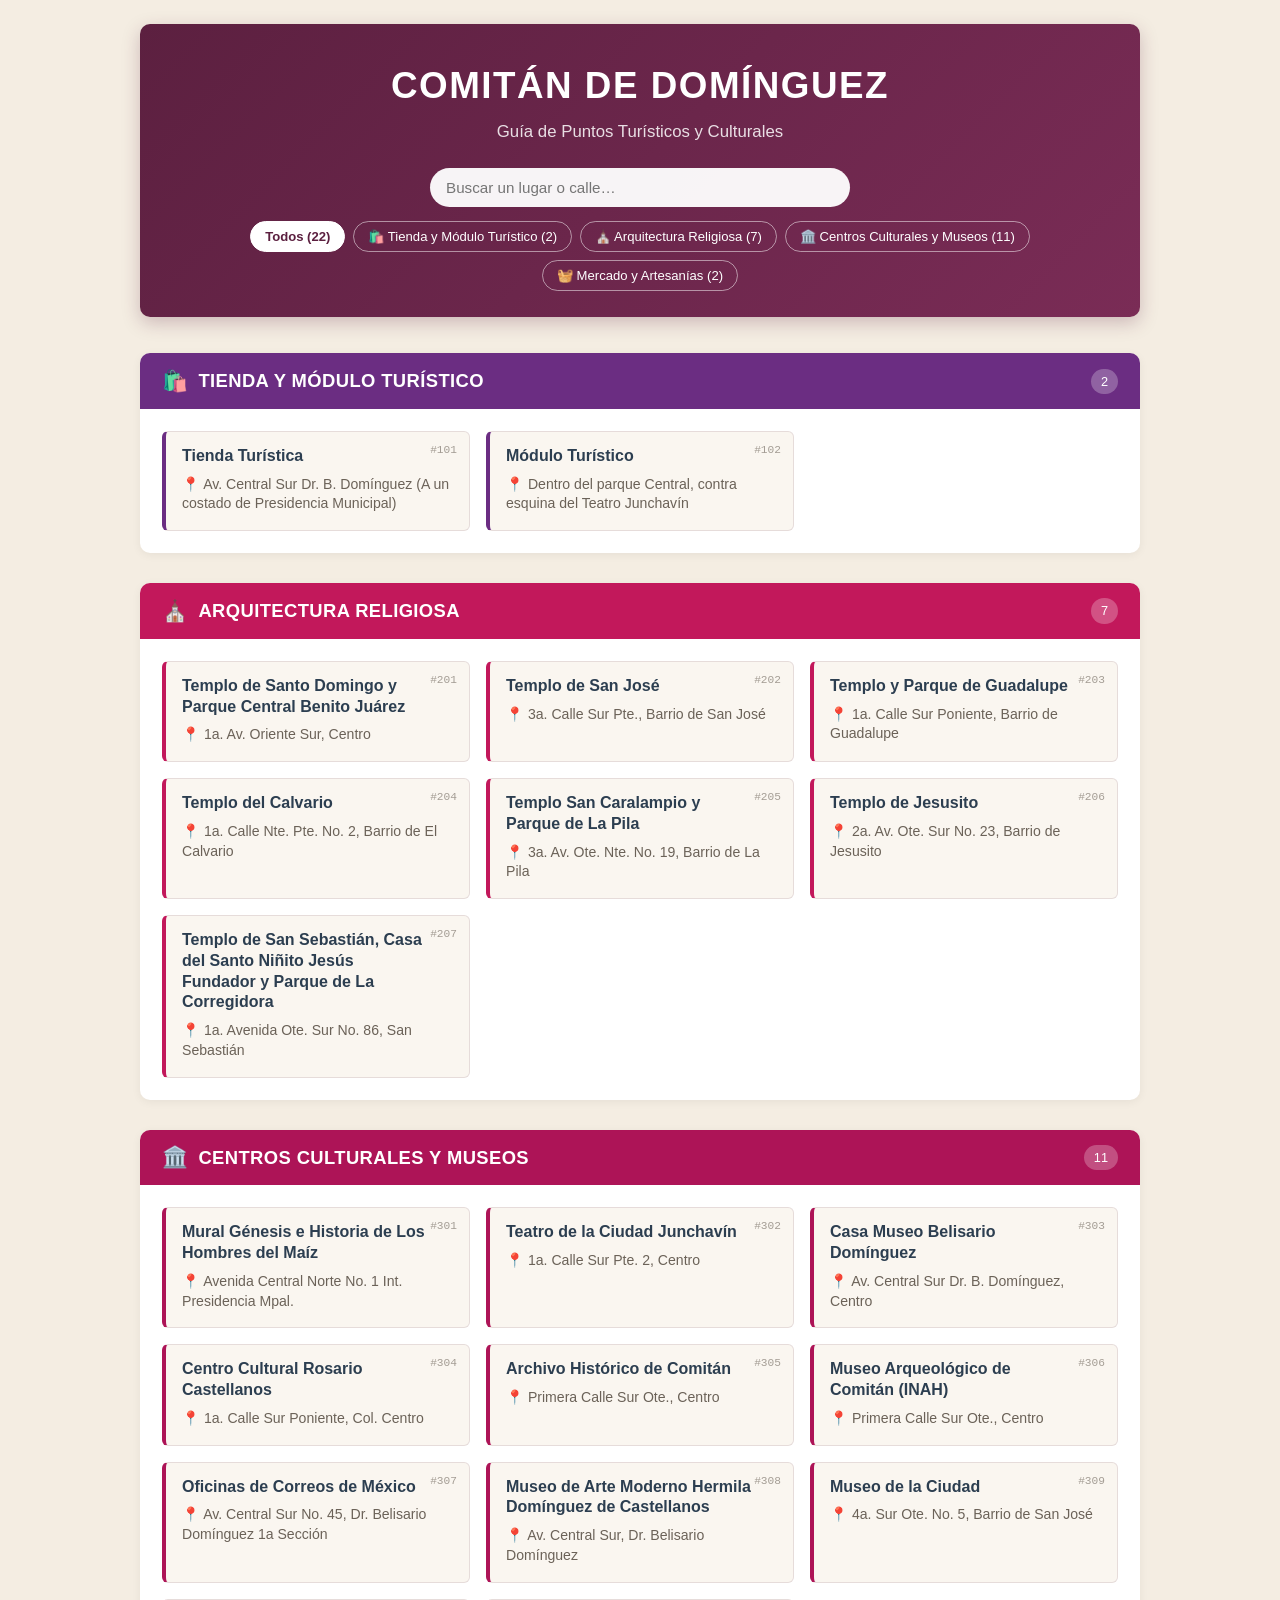
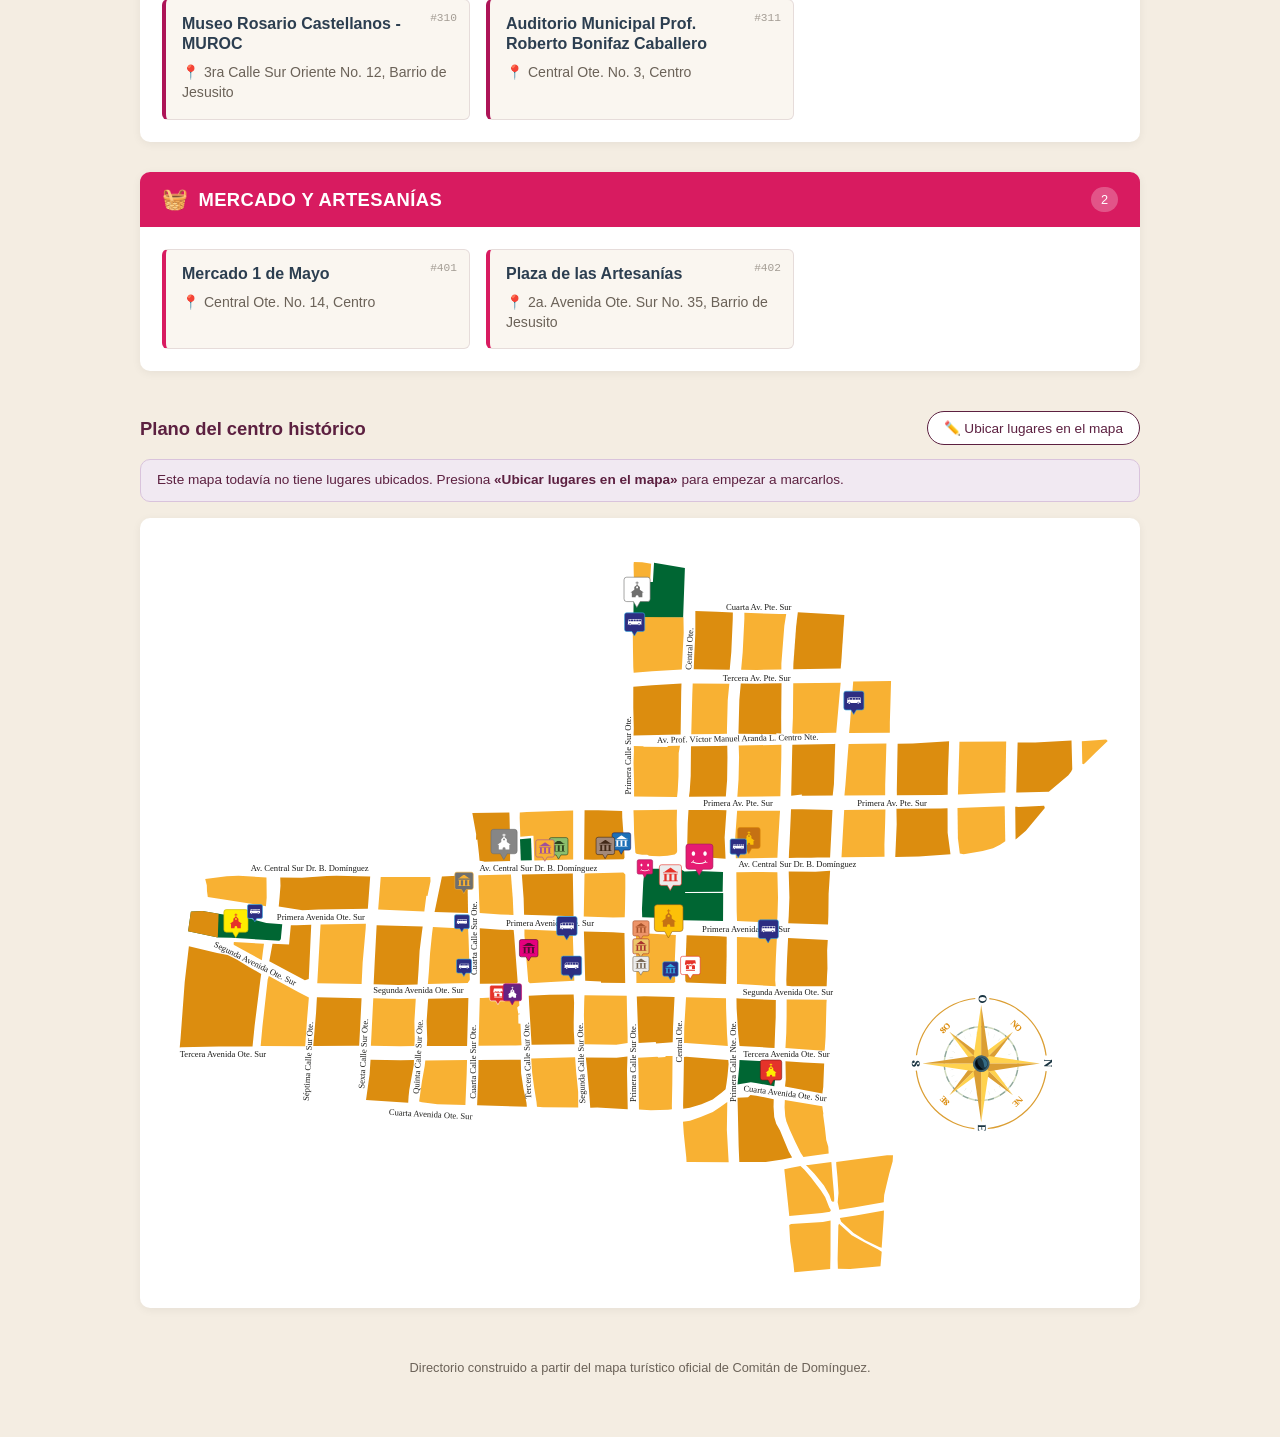
==== commit 818801b9: "Merge branch 'main' of https://github.com/ortadiazg-crypto/comitan-sitio" ====
--- a/index.html
+++ b/index.html
@@ -43,16 +43,42 @@
     No se encontraron lugares con ese criterio.
   </p>
 
-  <section class="seccion-mapa" aria-labelledby="tituloMapa">
-    <h2 id="tituloMapa">Plano del centro histórico</h2>
+  <section class="seccion-mapa">
+    <div class="mapa-encabezado">
+      <h2>Plano del centro histórico</h2>
+      <button id="btnModoEdicion" class="boton-editar" type="button" aria-pressed="false">
+        ✏️ Ubicar lugares en el mapa
+      </button>
+    </div>
 
-    <p>
-      Presiona un icono del mapa para consultar su descripción.
+    <p id="avisoVacio" class="aviso-vacio" hidden>
+      Este mapa todavía no tiene lugares ubicados. Presiona <strong>«Ubicar lugares en el mapa»</strong> para empezar a marcarlos.
     </p>
 
-    <div class="mapa-wrap">
-      <div id="mapaInteractivo">
-        Cargando mapa...
+    <p id="avisoEdicion" class="aviso-edicion" hidden>
+      <strong>Modo edición activo:</strong> da clic sobre el ícono de un lugar en el mapa.
+      El sistema intenta adivinar de qué lugar se trata usando el color del ícono
+      (te lo va a mostrar arriba del selector); revisa que sea correcto y confirma.
+      Entre más lugares marques, más íconos reconocerá solo. Cuando termines, presiona
+      «Descargar coordenadas» y guarda ese archivo como
+      <code>data/puntos-mapa.json</code> (reemplazando el que ya existe) para que quede fijo.
+      <button id="btnDescargarPuntos" type="button">⬇️ Descargar coordenadas</button>
+    </p>
+
+    <div class="mapa-wrap" id="mapaWrap">
+      <img id="imagenMapa" src="img/mapa-comitan.svg" alt="Mapa del centro histórico de Comitán de Domínguez">
+      <div id="capaMarcadores" class="capa-marcadores"></div>
+
+      <div id="popupLugar" class="popup-lugar" hidden></div>
+
+      <div id="formAsignar" class="form-asignar" hidden>
+        <label for="selectLugar">¿Qué lugar es este ícono?</label>
+        <p id="colorDetectado" class="color-detectado" hidden></p>
+        <select id="selectLugar"></select>
+        <div class="form-asignar-botones">
+          <button id="btnConfirmarAsignar" type="button">Guardar</button>
+          <button id="btnCancelarAsignar" type="button">Cancelar</button>
+        </div>
       </div>
     </div>
   </section>
@@ -78,7 +104,7 @@
       ×
     </button>
 
-   <p id="idLugar"></p>
+    <p id="idLugar"></p>
 
     <h2 id="nombreLugar"></h2>
 
@@ -91,5 +117,7 @@
   </dialog>
 
   <script src="js/script.js"></script>
+  <script src="js/mapa-interactivo.js"></script>
+
 </body>
 </html>
--- a/css/styles.css
+++ b/css/styles.css
@@ -204,32 +204,322 @@
   line-height: 1.4;
 }
 
+.boton-ver-mapa {
+  display: inline-flex;
+  align-items: center;
+  gap: 4px;
+  margin-top: 10px;
+  font-family: inherit;
+  font-size: 0.76rem;
+  padding: 5px 11px;
+  border-radius: 999px;
+  border: 1px solid var(--vino);
+  background: transparent;
+  color: var(--vino);
+  cursor: pointer;
+  transition: background 0.15s ease, color 0.15s ease;
+}
+
+.boton-ver-mapa:hover {
+  background: var(--vino);
+  color: #ffffff;
+}
+
 /* =========================================================
    MAPA
    ========================================================= */
 .seccion-mapa {
   max-width: 1000px;
   margin: 40px auto 0;
+  position: relative;
+}
+
+.mapa-encabezado {
+  display: flex;
+  align-items: center;
+  justify-content: space-between;
+  flex-wrap: wrap;
+  gap: 10px;
+  margin-bottom: 14px;
 }
 
 .seccion-mapa h2 {
   font-size: 1.15rem;
   color: var(--vino);
+}
+
+.boton-editar {
+  font-family: inherit;
+  font-size: 0.85rem;
+  padding: 8px 16px;
+  border: 1px solid var(--vino);
+  border-radius: 999px;
+  background: var(--papel);
+  color: var(--vino);
+  cursor: pointer;
+  transition: background 0.15s ease, color 0.15s ease;
+}
+
+.boton-editar:hover {
+  background: var(--vino);
+  color: #ffffff;
+}
+
+.boton-editar[aria-pressed="true"] {
+  background: var(--vino);
+  color: #ffffff;
+}
+
+.aviso-vacio {
+  background: #f1e9f2;
+  border: 1px solid #d9c3dc;
+  border-radius: var(--radio);
+  padding: 10px 16px;
+  font-size: 0.85rem;
+  color: var(--vino);
   margin-bottom: 14px;
 }
 
+.aviso-edicion {
+  background: #fff8e6;
+  border: 1px solid #e8cf8a;
+  border-radius: var(--radio);
+  padding: 12px 16px;
+  font-size: 0.85rem;
+  line-height: 1.5;
+  margin-bottom: 14px;
+}
+
+.aviso-edicion code {
+  background: rgba(0, 0, 0, 0.06);
+  padding: 1px 5px;
+  border-radius: 4px;
+  font-family: 'Courier New', monospace;
+}
+
+.aviso-edicion button {
+  display: block;
+  margin-top: 10px;
+  font-family: inherit;
+  font-size: 0.85rem;
+  padding: 8px 14px;
+  border: none;
+  border-radius: 6px;
+  background: var(--vino);
+  color: #ffffff;
+  cursor: pointer;
+}
+
 .mapa-wrap {
+  position: relative;
   background: var(--papel);
   border-radius: var(--radio);
   padding: 18px;
   box-shadow: 0 2px 10px rgba(0, 0, 0, 0.06);
 }
 
+.mapa-wrap.modo-edicion {
+  cursor: crosshair;
+  outline: 2px dashed var(--vino);
+  outline-offset: -4px;
+}
+
 .mapa-wrap img {
   width: 100%;
   height: auto;
   display: block;
-}
+  user-select: none;
+}
+
+.capa-marcadores {
+  position: absolute;
+  left: 18px;
+  right: 18px;
+  top: 18px;
+  bottom: 18px;
+  pointer-events: none;
+}
+
+.marcador-mapa {
+  position: absolute;
+  width: 18px;
+  height: 18px;
+  transform: translate(-50%, -50%);
+  border-radius: 50%;
+  border: 2px solid #ffffff;
+  background: var(--color-marcador, var(--vino));
+  box-shadow: 0 0 0 2px var(--color-marcador, var(--vino)), 0 2px 6px rgba(0, 0, 0, 0.35);
+  cursor: pointer;
+  pointer-events: all;
+  padding: 0;
+}
+
+.marcador-mapa:hover,
+.marcador-mapa:focus-visible {
+  width: 22px;
+  height: 22px;
+}
+
+.marcador-mapa.marcador-resaltado {
+  width: 26px;
+  height: 26px;
+  box-shadow: 0 0 0 5px rgba(92, 32, 64, 0.35), 0 2px 6px rgba(0, 0, 0, 0.4);
+}
+
+.marcador-mapa::after {
+  content: "";
+  position: absolute;
+  inset: 0;
+  border-radius: 50%;
+  animation: pulso-marcador 2.2s ease-out infinite;
+  background: var(--color-marcador, var(--vino));
+  opacity: 0.5;
+}
+
+@keyframes pulso-marcador {
+  0% { transform: scale(1); opacity: 0.45; }
+  100% { transform: scale(2.4); opacity: 0; }
+}
+
+@media (prefers-reduced-motion: reduce) {
+  .marcador-mapa::after { animation: none; display: none; }
+}
+
+/* --- ficha emergente al dar clic en un marcador --- */
+.popup-lugar {
+  position: absolute;
+  z-index: 30;
+  max-width: 240px;
+  background: var(--papel);
+  border-radius: 10px;
+  border: 1px solid var(--borde);
+  box-shadow: 0 10px 26px rgba(0, 0, 0, 0.22);
+  padding: 16px 18px 14px;
+}
+
+.popup-cerrar {
+  position: absolute;
+  top: 8px;
+  right: 8px;
+  border: none;
+  background: none;
+  cursor: pointer;
+  font-size: 0.9rem;
+  color: var(--texto-suave);
+  line-height: 1;
+}
+
+.popup-categoria {
+  display: inline-block;
+  color: #fff;
+  font-size: 0.68rem;
+  text-transform: uppercase;
+  letter-spacing: 0.4px;
+  padding: 3px 9px;
+  border-radius: 999px;
+  margin-bottom: 8px;
+}
+
+.popup-lugar h3 {
+  font-size: 0.98rem;
+  color: #2c3e50;
+  margin-bottom: 6px;
+  padding-right: 14px;
+}
+
+.popup-lugar p {
+  font-size: 0.85rem;
+  color: var(--texto-suave);
+  line-height: 1.4;
+}
+
+.popup-id {
+  display: block;
+  margin-top: 8px;
+  font-size: 0.7rem;
+  font-family: 'Courier New', monospace;
+  color: var(--texto-suave);
+  opacity: 0.6;
+}
+
+/* --- formulario para asignar un lugar a un punto del mapa --- */
+.form-asignar {
+  position: absolute;
+  z-index: 31;
+  width: 260px;
+  background: var(--papel);
+  border-radius: 10px;
+  border: 1px solid var(--vino);
+  box-shadow: 0 10px 26px rgba(0, 0, 0, 0.28);
+  padding: 14px 16px;
+}
+
+.form-asignar label {
+  display: block;
+  font-size: 0.82rem;
+  font-weight: 600;
+  color: var(--vino);
+  margin-bottom: 8px;
+}
+
+.color-detectado {
+  background: #f3e9e0;
+  border: 1px solid var(--vino);
+  border-radius: 6px;
+  padding: 6px 8px;
+  font-size: 0.76rem;
+  line-height: 1.4;
+  margin: -2px 0 10px;
+}
+
+.color-detectado button {
+  display: inline;
+  margin-left: 4px;
+  padding: 0;
+  border: none;
+  background: none;
+  color: var(--vino);
+  text-decoration: underline;
+  cursor: pointer;
+  font-size: inherit;
+  font-family: inherit;
+}
+
+.form-asignar select {
+  width: 100%;
+  padding: 8px 10px;
+  font-size: 0.82rem;
+  font-family: inherit;
+  border-radius: 6px;
+  border: 1px solid var(--borde);
+  margin-bottom: 10px;
+}
+
+.form-asignar-botones {
+  display: flex;
+  gap: 8px;
+}
+
+.form-asignar-botones button {
+  flex: 1;
+  font-family: inherit;
+  font-size: 0.82rem;
+  padding: 8px 10px;
+  border-radius: 6px;
+  border: 1px solid var(--vino);
+  cursor: pointer;
+}
+
+#btnConfirmarAsignar {
+  background: var(--vino);
+  color: #fff;
+}
+
+#btnCancelarAsignar {
+  background: transparent;
+  color: var(--vino);
+}
+
 
 /* =========================================================
    ESTADOS
